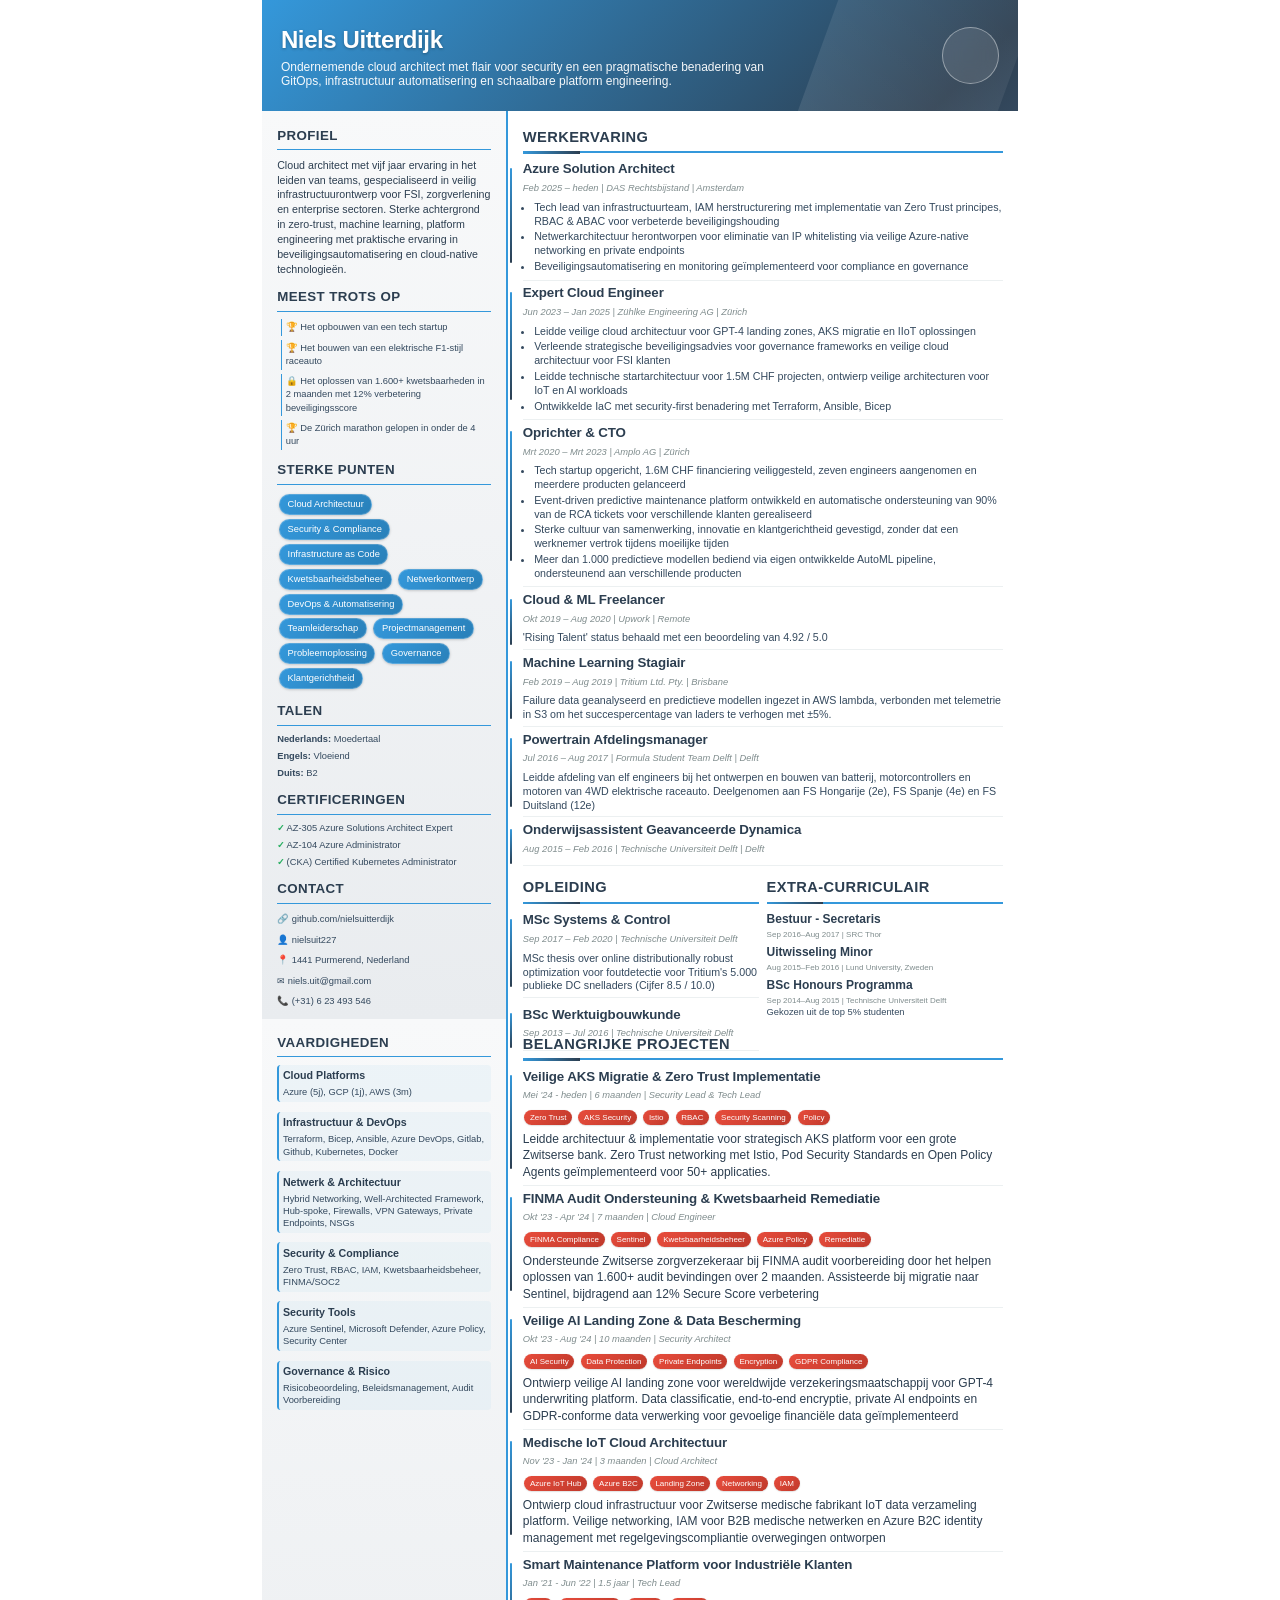
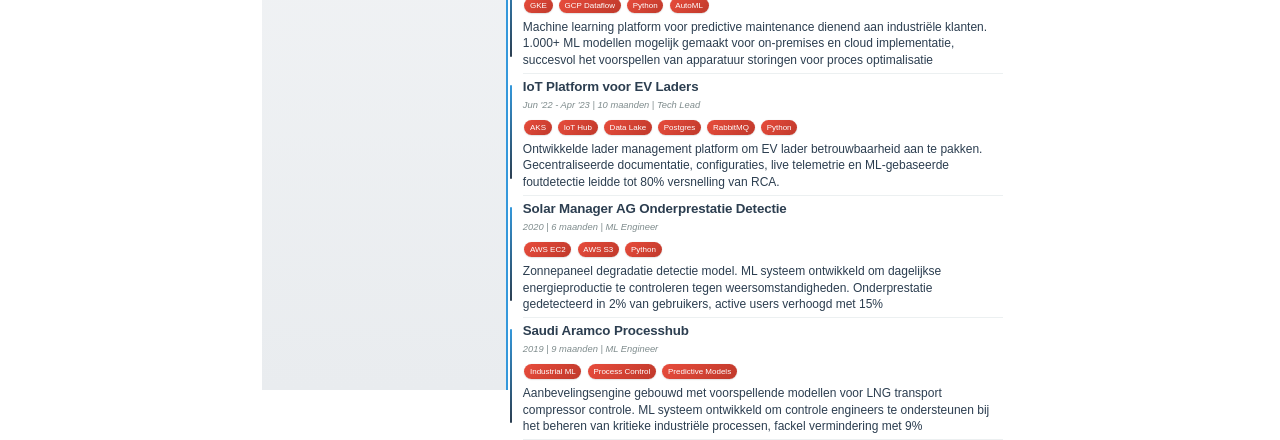
==== print-optimized-nl.html @ 9cee7376 "EN" ====
<!DOCTYPE html>
<html lang="nl">
<head>
    <meta charset="UTF-8">
    <meta name="viewport" content="width=device-width, initial-scale=1.0">
    <title>Niels Uitterdijk - CV (Print Geoptimaliseerd)</title>
    <style>
        @page {
            size: A4;
            margin: 5mm;
        }
        
        * {
            margin: 0;
            padding: 0;
            box-sizing: border-box;
            -webkit-print-color-adjust: exact !important;
            color-adjust: exact !important;
            print-color-adjust: exact !important;
        }
        
        body {
            font-family: 'Segoe UI', Tahoma, Geneva, Verdana, sans-serif;
            font-size: 10pt;
            line-height: 1.4;
            color: #2c3e50;
            background: white;
        }
        
        .resume-container {
            width: 200mm;
            margin: 0 auto;
        }
        
        .header {
            background: linear-gradient(135deg, #3498db 0%, #2c3e50 90%, #34495e 100%);
            color: white;
            padding: 6mm 5mm;
            display: flex;
            justify-content: space-between;
            align-items: center;
            position: relative;
            overflow: hidden;
        }
        
        .header::before {
            content: '';
            position: absolute;
            top: 0;
            right: 0;
            width: 200px;
            height: 100%;
            background: linear-gradient(45deg, rgba(255,255,255,0.1) 0%, rgba(255,255,255,0.05) 100%);
            transform: skewX(-20deg);
        }
        
        .name {
            font-size: 18pt;
            font-weight: 700;
            margin-bottom: 1mm;
            letter-spacing: -0.3pt;
            text-shadow: 0 1px 3px rgba(0,0,0,0.3);
        }
        
        .tagline {
            font-size: 9pt;
            max-width: 130mm;
            opacity: 0.95;
            font-weight: 300;
            line-height: 1.2;
        }
        
        .photo-placeholder {
            width: 15mm;
            height: 15mm;
            border: 1px solid rgba(255,255,255,0.4);
            border-radius: 50%;
            background: rgba(255,255,255,0.1);
            backdrop-filter: blur(10px);
        }
        
        .main-content {
            display: flex;
            background: white;
        }
        
        .sidebar {
            width: 65mm;
            background: linear-gradient(180deg, #f8f9fa 0%, #e9ecef 100%);
            padding: 4mm;
            font-size: 8pt;
            border-right: 2px solid #3498db;
        }
        
        .content {
            flex: 1;
            padding: 4mm;
            font-size: 9pt;
            background: white;
        }
        
        .sidebar h2 {
            color: #2c3e50;
            font-size: 10pt;
            margin-bottom: 2mm;
            border-bottom: 1pt solid #3498db;
            padding-bottom: 1mm;
            font-weight: 600;
            text-transform: uppercase;
            letter-spacing: 0.3pt;
        }
        
        .content h2 {
            color: #2c3e50;
            font-size: 11pt;
            margin-bottom: 2mm;
            border-bottom: 2pt solid #3498db;
            padding-bottom: 1mm;
            font-weight: 600;
            text-transform: uppercase;
            letter-spacing: 0.3pt;
            position: relative;
        }
        
        .content h2::after {
            content: '';
            position: absolute;
            bottom: -2pt;
            left: 0;
            width: 15mm;
            height: 2pt;
            background: linear-gradient(90deg, #3498db, #2c3e50);
        }
        
        .sidebar section, .content section {
            margin-bottom: 3mm;
        }
        
        .tag {
            background: linear-gradient(135deg, #3498db, #2980b9);
            color: white;
            padding: 0.8mm 2mm;
            border-radius: 8pt;
            font-size: 7pt;
            margin: 0.5mm;
            display: inline-block;
            font-weight: 500;
            box-shadow: 0 0.5pt 2pt rgba(0,0,0,0.2);
            border: 0.5pt solid rgba(255,255,255,0.2);
        }
        
        .job, .project {
            margin-bottom: 1mm;
            border-bottom: 0.5pt solid #ecf0f1;
            padding-bottom: 1mm;
            position: relative;
        }
        
        .job::before, .project::before {
            content: '';
            position: absolute;
            left: -3.5mm;
            top: 2mm;
            width: 2pt;
            height: 80%;
            background: linear-gradient(180deg, #3498db, #2c3e50);
            border-radius: 1pt;
        }
        
        .job h3, .project h3 {
            font-size: 10pt;
            margin-bottom: 0.8mm;
            font-weight: 600;
            color: #2c3e50;
            letter-spacing: -0.1pt;
        }
        
        .job-meta, .project-meta {
            font-size: 7pt;
            color: #7f8c8d;
            font-style: italic;
            margin-bottom: 1.5mm;
            font-weight: 500;
        }
        
        .job ul, .job p {
            font-size: 8pt;
            line-height: 1.3;
            color: #34495e;
        }
        
        .job ul {
            padding-left: 3mm;
        }
        
        .job li {
            margin-bottom: 0.5mm;
        }
        
        .tech-tag {
            background: linear-gradient(135deg, #e74c3c, #c0392b);
            color: white;
            padding: 0.6mm 1.5mm;
            border-radius: 6pt;
            font-size: 6pt;
            margin: 0.4mm;
            display: inline-block;
            font-weight: 500;
            box-shadow: 0 0.3pt 1pt rgba(0,0,0,0.2);
        }
        
        .two-columns {
            display: flex;
            gap: 2mm;
            margin-top: 1mm;
        }
        
        .two-columns > div {
            flex: 1;
        }
        
        .page-break {
            page-break-before: always;
        }
        
        .contact-item, .cert-item, .lang-item, .proud-item {
            margin-bottom: 1mm;
            font-size: 7pt;
            color: #34495e;
            font-weight: 400;
        }
        
        .contact-item {
            display: flex;
            align-items: center;
            padding: 0.5mm 0;
        }
        
        .proud-item {
            display: flex;
            align-items: center;
            padding: 0.5mm 0;
            border-left: 1pt solid #3498db;
            padding-left: 1mm;
            margin-left: 1mm;
        }
        
        .cert-item {
            position: relative;
            padding-left: 2.5mm;
        }
        
        .cert-item::before {
            content: '✓';
            position: absolute;
            left: 0;
            top: 0;
            color: #27ae60;
            font-weight: bold;
            font-size: 7pt;
        }
        
        /* Ensure content fits on 2 pages */
        .main-content {
            max-height: 240mm;
        }
        
        .page-two .main-content {
            max-height: 257mm;
        }
    </style>
</head>
<body>
    <div class="resume-container">
        <!-- Pagina 1 -->
        <div class="header">
            <div>
                <div class="name">Niels Uitterdijk</div>
                <div class="tagline">Ondernemende cloud architect met flair voor security en een pragmatische benadering van GitOps, infrastructuur automatisering en schaalbare platform engineering.</div>
            </div>
            <div class="photo-placeholder"></div>
        </div>
        
        <div class="main-content">
            <div class="sidebar">
                <section>
                    <h2>Profiel</h2>
                    <p>Cloud architect met vijf jaar ervaring in het leiden van teams, gespecialiseerd in veilig infrastructuurontwerp voor FSI, zorgverlening en enterprise sectoren. Sterke achtergrond in zero-trust, machine learning, platform engineering met praktische ervaring in beveiligingsautomatisering en cloud-native technologieën.</p>
                </section>
                
                <section>
                    <h2>Meest Trots Op</h2>
                    <div class="proud-item">🏆 Het opbouwen van een tech startup</div>
                    <div class="proud-item">🏆 Het bouwen van een elektrische F1-stijl raceauto</div>
                    <div class="proud-item">🔒 Het oplossen van 1.600+ kwetsbaarheden in 2 maanden met 12% verbetering beveiligingsscore</div>
                    <div class="proud-item">🏆 De Zürich marathon gelopen in onder de 4 uur</div>
                </section>
                
                <section>
                    <h2>Sterke Punten</h2>
                    <span class="tag">Cloud Architectuur</span>
                    <span class="tag">Security & Compliance</span>
                    <span class="tag">Infrastructure as Code</span>
                    <span class="tag">Kwetsbaarheidsbeheer</span>
                    <span class="tag">Netwerkontwerp</span>
                    <span class="tag">DevOps & Automatisering</span>
                    <span class="tag">Teamleiderschap</span>
                    <span class="tag">Projectmanagement</span>
                    <span class="tag">Probleemoplossing</span>
                    <span class="tag">Governance</span>
                    <span class="tag">Klantgerichtheid</span>
                </section>
                
                <section>
                    <h2>Talen</h2>
                    <div class="lang-item"><strong>Nederlands:</strong> Moedertaal</div>
                    <div class="lang-item"><strong>Engels:</strong> Vloeiend</div>
                    <div class="lang-item"><strong>Duits:</strong> B2</div>
                </section>
                
                <section>
                    <h2>Certificeringen</h2>
                    <div class="cert-item">AZ-305 Azure Solutions Architect Expert</div>
                    <div class="cert-item">AZ-104 Azure Administrator</div>
                    <div class="cert-item">(CKA) Certified Kubernetes Administrator</div>
                </section>
                
                <section>
                    <h2>Contact</h2>
                    <div class="contact-item">🔗 github.com/nielsuitterdijk</div>
                    <div class="contact-item">👤 nielsuit227</div>
                    <div class="contact-item">📍 1441 Purmerend, Nederland</div>
                    <div class="contact-item">✉ niels.uit@gmail.com</div>
                    <div class="contact-item">📞 (+31) 6 23 493 546</div>
                </section>
            </div>
            
            <div class="content">
                <section>
                    <h2>Werkervaring</h2>
                    
                    <div class="job">
                        <h3>Azure Solution Architect</h3>
                        <div class="job-meta">Feb 2025 – heden | DAS Rechtsbijstand | Amsterdam</div>
                        <ul>
                            <li>Tech lead van infrastructuurteam, IAM herstructurering met implementatie van Zero Trust principes, RBAC & ABAC voor verbeterde beveiligingshouding</li>
                            <li>Netwerkarchitectuur herontworpen voor eliminatie van IP whitelisting via veilige Azure-native networking en private endpoints</li>
                            <li>Beveiligingsautomatisering en monitoring geïmplementeerd voor compliance en governance</li>
                        </ul>
                    </div>
                    
                    <div class="job">
                        <h3>Expert Cloud Engineer</h3>
                        <div class="job-meta">Jun 2023 – Jan 2025 | Zühlke Engineering AG | Zürich</div>
                        <ul>
                            <li>Leidde veilige cloud architectuur voor GPT-4 landing zones, AKS migratie en IIoT oplossingen</li>
                            <li>Verleende strategische beveiligingsadvies voor governance frameworks en veilige cloud architectuur voor FSI klanten</li>
                            <li>Leidde technische startarchitectuur voor 1.5M CHF projecten, ontwierp veilige architecturen voor IoT en AI workloads</li>
                            <li>Ontwikkelde IaC met security-first benadering met Terraform, Ansible, Bicep</li>
                        </ul>
                    </div>
                    
                    <div class="job">
                        <h3>Oprichter & CTO</h3>
                        <div class="job-meta">Mrt 2020 – Mrt 2023 | Amplo AG | Zürich</div>
                        <ul>
                            <li>Tech startup opgericht, 1.6M CHF financiering veiliggesteld, zeven engineers aangenomen en meerdere producten gelanceerd</li>
                            <li>Event-driven predictive maintenance platform ontwikkeld en automatische ondersteuning van 90% van de RCA tickets voor verschillende klanten gerealiseerd</li>
                            <li>Sterke cultuur van samenwerking, innovatie en klantgerichtheid gevestigd, zonder dat een werknemer vertrok tijdens moeilijke tijden</li>
                            <li>Meer dan 1.000 predictieve modellen bediend via eigen ontwikkelde AutoML pipeline, ondersteunend aan verschillende producten</li>
                        </ul>
                    </div>
                    
                    <div class="job">
                        <h3>Cloud & ML Freelancer</h3>
                        <div class="job-meta">Okt 2019 – Aug 2020 | Upwork | Remote</div>
                        <p>'Rising Talent' status behaald met een beoordeling van 4.92 / 5.0</p>
                    </div>
                    
                    <div class="job">
                        <h3>Machine Learning Stagiair</h3>
                        <div class="job-meta">Feb 2019 – Aug 2019 | Tritium Ltd. Pty. | Brisbane</div>
                        <p>Failure data geanalyseerd en predictieve modellen ingezet in AWS lambda, verbonden met telemetrie in S3 om het succespercentage van laders te verhogen met ±5%.</p>
                    </div>
                    
                    <div class="job">
                        <h3>Powertrain Afdelingsmanager</h3>
                        <div class="job-meta">Jul 2016 – Aug 2017 | Formula Student Team Delft | Delft</div>
                        <p>Leidde afdeling van elf engineers bij het ontwerpen en bouwen van batterij, motorcontrollers en motoren van 4WD elektrische raceauto. Deelgenomen aan FS Hongarije (2e), FS Spanje (4e) en FS Duitsland (12e)</p>
                    </div>
                    
                    <div class="job">
                        <h3>Onderwijsassistent Geavanceerde Dynamica</h3>
                        <div class="job-meta">Aug 2015 – Feb 2016 | Technische Universiteit Delft | Delft</div>
                    </div>
                    
                </section>
                
                <div class="two-columns">
                    <div>
                        <section style="margin-bottom: 1mm;">
                            <h2>Opleiding</h2>
                            <div class="job" style="margin-bottom: 2mm; padding-bottom: 1mm;">
                                <h3>MSc Systems & Control</h3>
                                <div class="job-meta">Sep 2017 – Feb 2020 | Technische Universiteit Delft</div>
                                <p>MSc thesis over online distributionally robust optimization voor foutdetectie voor Tritium's 5.000 publieke DC snelladers (Cijfer 8.5 / 10.0)</p>
                            </div>
                            
                            <div class="job" style="margin-bottom: 1mm; padding-bottom: 1mm;">
                                <h3>BSc Werktuigbouwkunde</h3>
                                <div class="job-meta">Sep 2013 – Jul 2016 | Technische Universiteit Delft</div>
                            </div>
                        </section>
                    </div>
                    
                    <div>
                        <section style="margin-bottom: 1mm;">
                            <h2>Extra-curriculair</h2>
                            
                            <div style="margin-bottom: 1mm;">
                                <h3 style="font-size: 9pt; margin-bottom: 0.3mm; color: #2c3e50; font-weight: 600;">Bestuur - Secretaris</h3>
                                <div style="font-size: 6pt; color: #7f8c8d;">Sep 2016–Aug 2017 | SRC Thor</div>
                            </div>
                            
                            <div style="margin-bottom: 1mm;">
                                <h3 style="font-size: 9pt; margin-bottom: 0.3mm; color: #2c3e50; font-weight: 600;">Uitwisseling Minor</h3>
                                <div style="font-size: 6pt; color: #7f8c8d;">Aug 2015–Feb 2016 | Lund University, Zweden</div>
                            </div>
                            
                            <div>
                                <h3 style="font-size: 9pt; margin-bottom: 0.3mm; color: #2c3e50; font-weight: 600;">BSc Honours Programma</h3>
                                <div style="font-size: 6pt; color: #7f8c8d; margin-bottom: 0.3mm;">Sep 2014–Aug 2015 | Technische Universiteit Delft</div>
                                <p style="font-size: 7pt; color: #34495e; line-height: 1.2;">Gekozen uit de top 5% studenten</p>
                            </div>
                        </section>
                    </div>
                </div>
            </div>
        </div>
        
        <!-- Pagina 2 -->
        <div class="page-break page-two">
            <div class="main-content">
                <div class="sidebar">
                    <section>
                        <h2>Vaardigheden</h2>                        
                        <div style="margin-bottom: 2.5mm; padding: 1mm; background: rgba(52, 152, 219, 0.05); border-radius: 1mm; border-left: 2pt solid #3498db;">
                            <h3 style="font-size: 8pt; margin-bottom: 0.8mm; font-weight: 600; color: #2c3e50;">Cloud Platforms</h3>
                            <p style="font-size: 7pt; line-height: 1.3; color: #34495e;">Azure (5j), GCP (1j), AWS (3m)</p>
                        </div>
                        
                        <div style="margin-bottom: 2.5mm; padding: 1mm; background: rgba(52, 152, 219, 0.05); border-radius: 1mm; border-left: 2pt solid #3498db;">
                            <h3 style="font-size: 8pt; margin-bottom: 0.8mm; font-weight: 600; color: #2c3e50;">Infrastructuur & DevOps</h3>
                            <p style="font-size: 7pt; line-height: 1.3; color: #34495e;">Terraform, Bicep, Ansible, Azure DevOps, Gitlab, Github, Kubernetes, Docker</p>
                        </div>
                        <div style="margin-bottom: 2.5mm; padding: 1mm; background: rgba(52, 152, 219, 0.05); border-radius: 1mm; border-left: 2pt solid #3498db;">
                            <h3 style="font-size: 8pt; margin-bottom: 0.8mm; font-weight: 600; color: #2c3e50;">Netwerk & Architectuur</h3>
                            <p style="font-size: 7pt; line-height: 1.3; color: #34495e;">Hybrid Networking, Well-Architected Framework, Hub-spoke, Firewalls, VPN Gateways, Private Endpoints, NSGs</p>
                        </div>
                        <div style="margin-bottom: 2.5mm; padding: 1mm; background: rgba(52, 152, 219, 0.05); border-radius: 1mm; border-left: 2pt solid #3498db;">
                            <h3 style="font-size: 8pt; margin-bottom: 0.8mm; font-weight: 600; color: #2c3e50;">Security & Compliance</h3>
                            <p style="font-size: 7pt; line-height: 1.3; color: #34495e;">Zero Trust, RBAC, IAM, Kwetsbaarheidsbeheer, FINMA/SOC2</p>
                        </div>
                        <div style="margin-bottom: 2.5mm; padding: 1mm; background: rgba(52, 152, 219, 0.05); border-radius: 1mm; border-left: 2pt solid #3498db;">
                            <h3 style="font-size: 8pt; margin-bottom: 0.8mm; font-weight: 600; color: #2c3e50;">Security Tools</h3>
                            <p style="font-size: 7pt; line-height: 1.3; color: #34495e;">Azure Sentinel, Microsoft Defender, Azure Policy, Security Center</p>
                        </div>
                        <div style="padding: 1mm; background: rgba(52, 152, 219, 0.05); border-radius: 1mm; border-left: 2pt solid #3498db;">
                            <h3 style="font-size: 8pt; margin-bottom: 0.8mm; font-weight: 600; color: #2c3e50;">Governance & Risico</h3>
                            <p style="font-size: 7pt; line-height: 1.3; color: #34495e;">Risicobeoordeling, Beleidsmanagement, Audit Voorbereiding</p>
                        </div>
                    </section>
                </div>
                
                <div class="content">
                    <section>
                        <h2>Belangrijke Projecten</h2>
                        
                        <div class="project">
                            <h3>Veilige AKS Migratie & Zero Trust Implementatie</h3>
                            <div class="project-meta">Mei '24 - heden | 6 maanden | Security Lead & Tech Lead</div>
                            <div style="margin-bottom: 1mm;">
                                <span class="tech-tag">Zero Trust</span>
                                <span class="tech-tag">AKS Security</span>
                                <span class="tech-tag">Istio</span>
                                <span class="tech-tag">RBAC</span>
                                <span class="tech-tag">Security Scanning</span>
                                <span class="tech-tag">Policy</span>
                            </div>
                            <p>Leidde architectuur & implementatie voor strategisch AKS platform voor een grote Zwitserse bank. Zero Trust networking met Istio, Pod Security Standards en Open Policy Agents geïmplementeerd voor 50+ applicaties.</p>
                        </div>
                        
                        <div class="project">
                            <h3>FINMA Audit Ondersteuning & Kwetsbaarheid Remediatie</h3>
                            <div class="project-meta">Okt '23 - Apr '24 | 7 maanden | Cloud Engineer</div>
                            <div style="margin-bottom: 1mm;">
                                <span class="tech-tag">FINMA Compliance</span>
                                <span class="tech-tag">Sentinel</span>
                                <span class="tech-tag">Kwetsbaarheidsbeheer</span>
                                <span class="tech-tag">Azure Policy</span>
                                <span class="tech-tag">Remediatie</span>
                            </div>
                            <p>Ondersteunde Zwitserse zorgverzekeraar bij FINMA audit voorbereiding door het helpen oplossen van 1.600+ audit bevindingen over 2 maanden. Assisteerde bij migratie naar Sentinel, bijdragend aan 12% Secure Score verbetering</p>
                        </div>
                        
                        <div class="project">
                            <h3>Veilige AI Landing Zone & Data Bescherming</h3>
                            <div class="project-meta">Okt '23 - Aug '24 | 10 maanden | Security Architect</div>
                            <div style="margin-bottom: 1mm;">
                                <span class="tech-tag">AI Security</span>
                                <span class="tech-tag">Data Protection</span>
                                <span class="tech-tag">Private Endpoints</span>
                                <span class="tech-tag">Encryption</span>
                                <span class="tech-tag">GDPR Compliance</span>
                            </div>
                            <p>Ontwierp veilige AI landing zone voor wereldwijde verzekeringsmaatschappij voor GPT-4 underwriting platform. Data classificatie, end-to-end encryptie, private AI endpoints en GDPR-conforme data verwerking voor gevoelige financiële data geïmplementeerd</p>
                        </div>
                        
                        <div class="project">
                            <h3>Medische IoT Cloud Architectuur</h3>
                            <div class="project-meta">Nov '23 - Jan '24 | 3 maanden | Cloud Architect</div>
                            <div style="margin-bottom: 1mm;">
                                <span class="tech-tag">Azure IoT Hub</span>
                                <span class="tech-tag">Azure B2C</span>
                                <span class="tech-tag">Landing Zone</span>
                                <span class="tech-tag">Networking</span>
                                <span class="tech-tag">IAM</span>
                            </div>
                            <p>Ontwierp cloud infrastructuur voor Zwitserse medische fabrikant IoT data verzameling platform. Veilige networking, IAM voor B2B medische netwerken en Azure B2C identity management met regelgevingscompliantie overwegingen ontworpen</p>
                        </div>
                        
                        <div class="project">
                            <h3>Smart Maintenance Platform voor Industriële Klanten</h3>
                            <div class="project-meta">Jan '21 - Jun '22 | 1.5 jaar | Tech Lead</div>
                            <div style="margin-bottom: 1mm;">
                                <span class="tech-tag">GKE</span>
                                <span class="tech-tag">GCP Dataflow</span>
                                <span class="tech-tag">Python</span>
                                <span class="tech-tag">AutoML</span>
                            </div>
                            <p>Machine learning platform voor predictive maintenance dienend aan industriële klanten. 1.000+ ML modellen mogelijk gemaakt voor on-premises en cloud implementatie, succesvol het voorspellen van apparatuur storingen voor proces optimalisatie</p>
                        </div>
                        
                        <div class="project">
                            <h3>IoT Platform voor EV Laders</h3>
                            <div class="project-meta">Jun '22 - Apr '23 | 10 maanden | Tech Lead</div>
                            <div style="margin-bottom: 1mm;">
                                <span class="tech-tag">AKS</span>
                                <span class="tech-tag">IoT Hub</span>
                                <span class="tech-tag">Data Lake</span>
                                <span class="tech-tag">Postgres</span>
                                <span class="tech-tag">RabbitMQ</span>
                                <span class="tech-tag">Python</span>
                            </div>
                            <p>Ontwikkelde lader management platform om EV lader betrouwbaarheid aan te pakken. Gecentraliseerde documentatie, configuraties, live telemetrie en ML-gebaseerde foutdetectie leidde tot 80% versnelling van RCA.</p>
                        </div>
                        
                        <div class="project">
                            <h3>Solar Manager AG Onderprestatie Detectie</h3>
                            <div class="project-meta">2020 | 6 maanden | ML Engineer</div>
                            <div style="margin-bottom: 1mm;">
                                <span class="tech-tag">AWS EC2</span>
                                <span class="tech-tag">AWS S3</span>
                                <span class="tech-tag">Python</span>
                            </div>
                            <p>Zonnepaneel degradatie detectie model. ML systeem ontwikkeld om dagelijkse energieproductie te controleren tegen weersomstandigheden. Onderprestatie gedetecteerd in 2% van gebruikers, active users verhoogd met 15%</p>
                        </div>
                        
                        <div class="project">
                            <h3>Saudi Aramco Processhub</h3>
                            <div class="project-meta">2019 | 9 maanden | ML Engineer</div>
                            <div style="margin-bottom: 1mm;">
                                <span class="tech-tag">Industrial ML</span>
                                <span class="tech-tag">Process Control</span>
                                <span class="tech-tag">Predictive Models</span>
                            </div>
                            <p>Aanbevelingsengine gebouwd met voorspellende modellen voor LNG transport compressor controle. ML systeem ontwikkeld om controle engineers te ondersteunen bij het beheren van kritieke industriële processen, fackel vermindering met 9%</p>
                        </div>
                    </section>
                </div>
            </div>
        </div>
    </div>
    
    <!-- <script>
        // Auto-print when page loads
        window.addEventListener('load', function() {
            setTimeout(() => {
                window.print();
            }, 500);
        });
    </script> -->
</body>
</html>
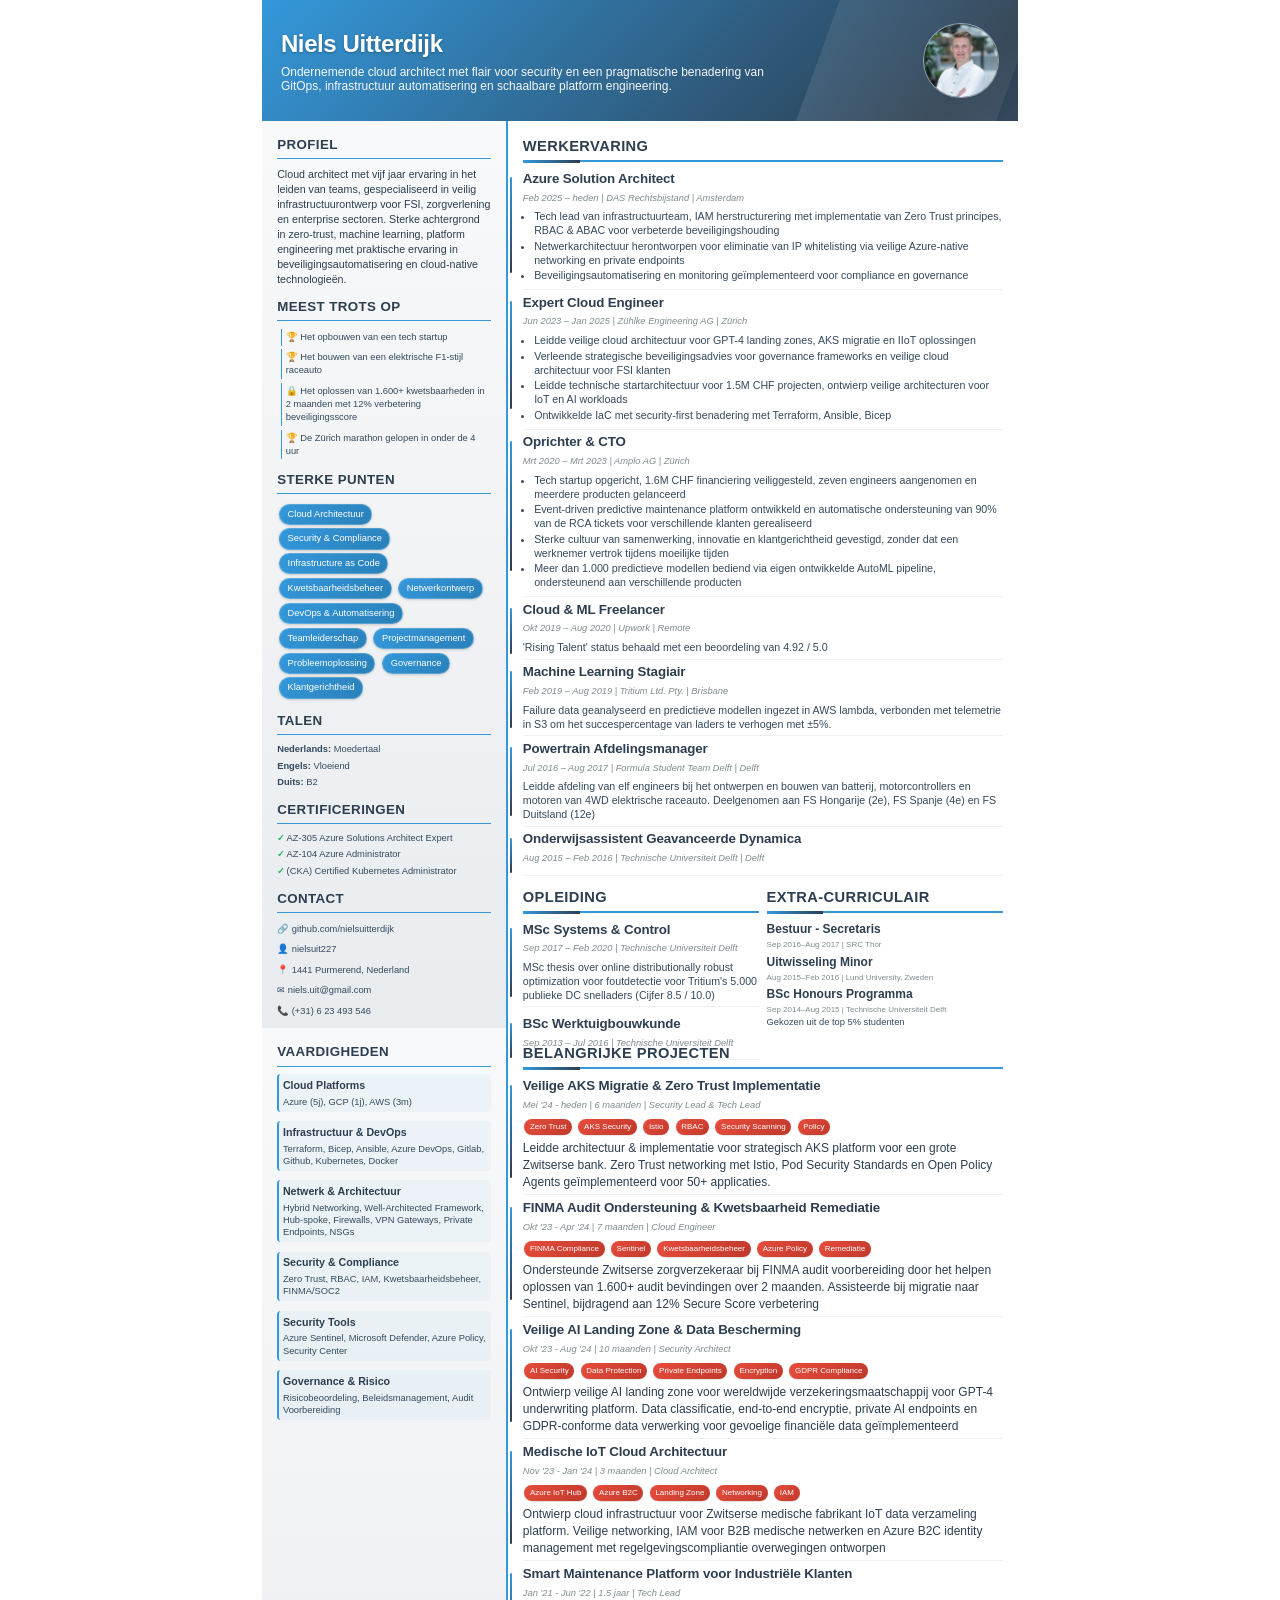
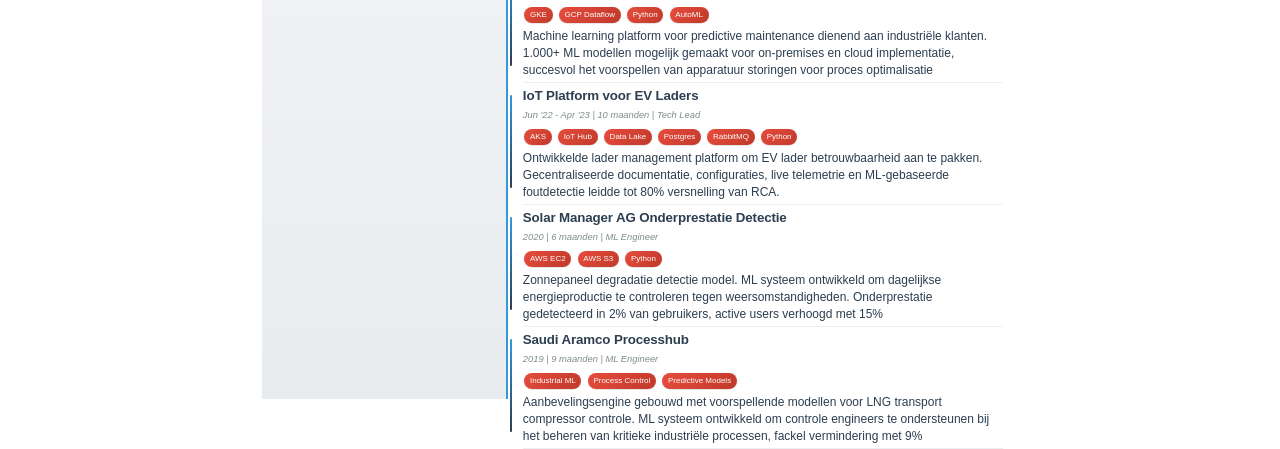
==== commit 594a5378: "docs: add readme" ====
--- a/print-optimized-nl.html
+++ b/print-optimized-nl.html
@@ -71,8 +71,8 @@
         }
         
         .photo-placeholder {
-            width: 15mm;
-            height: 15mm;
+            width: 20mm;
+            height: 20mm;
             border: 1px solid rgba(255,255,255,0.4);
             border-radius: 50%;
             background: rgba(255,255,255,0.1);
@@ -278,7 +278,7 @@
                 <div class="name">Niels Uitterdijk</div>
                 <div class="tagline">Ondernemende cloud architect met flair voor security en een pragmatische benadering van GitOps, infrastructuur automatisering en schaalbare platform engineering.</div>
             </div>
-            <div class="photo-placeholder"></div>
+            <img src="avatar.jpg" alt="Niels Uitterdijk" class="photo-placeholder">
         </div>
         
         <div class="main-content">
